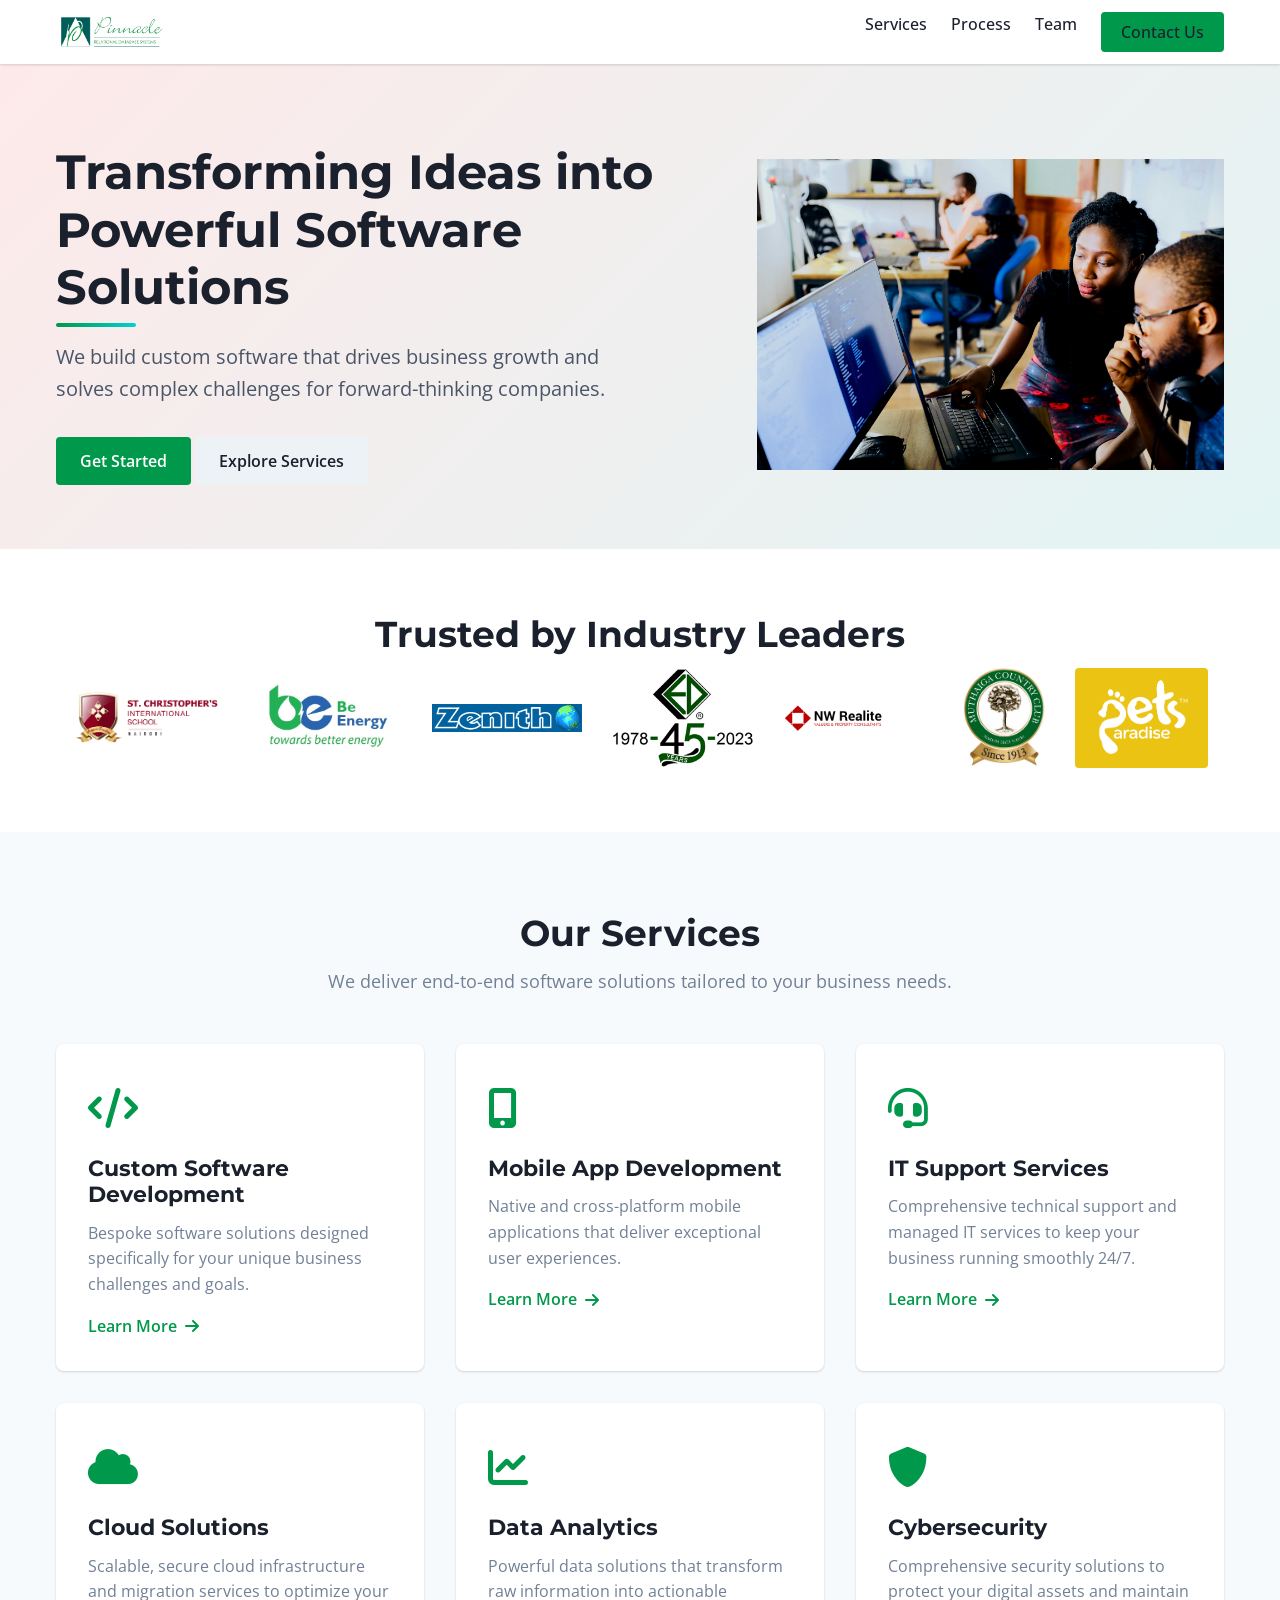
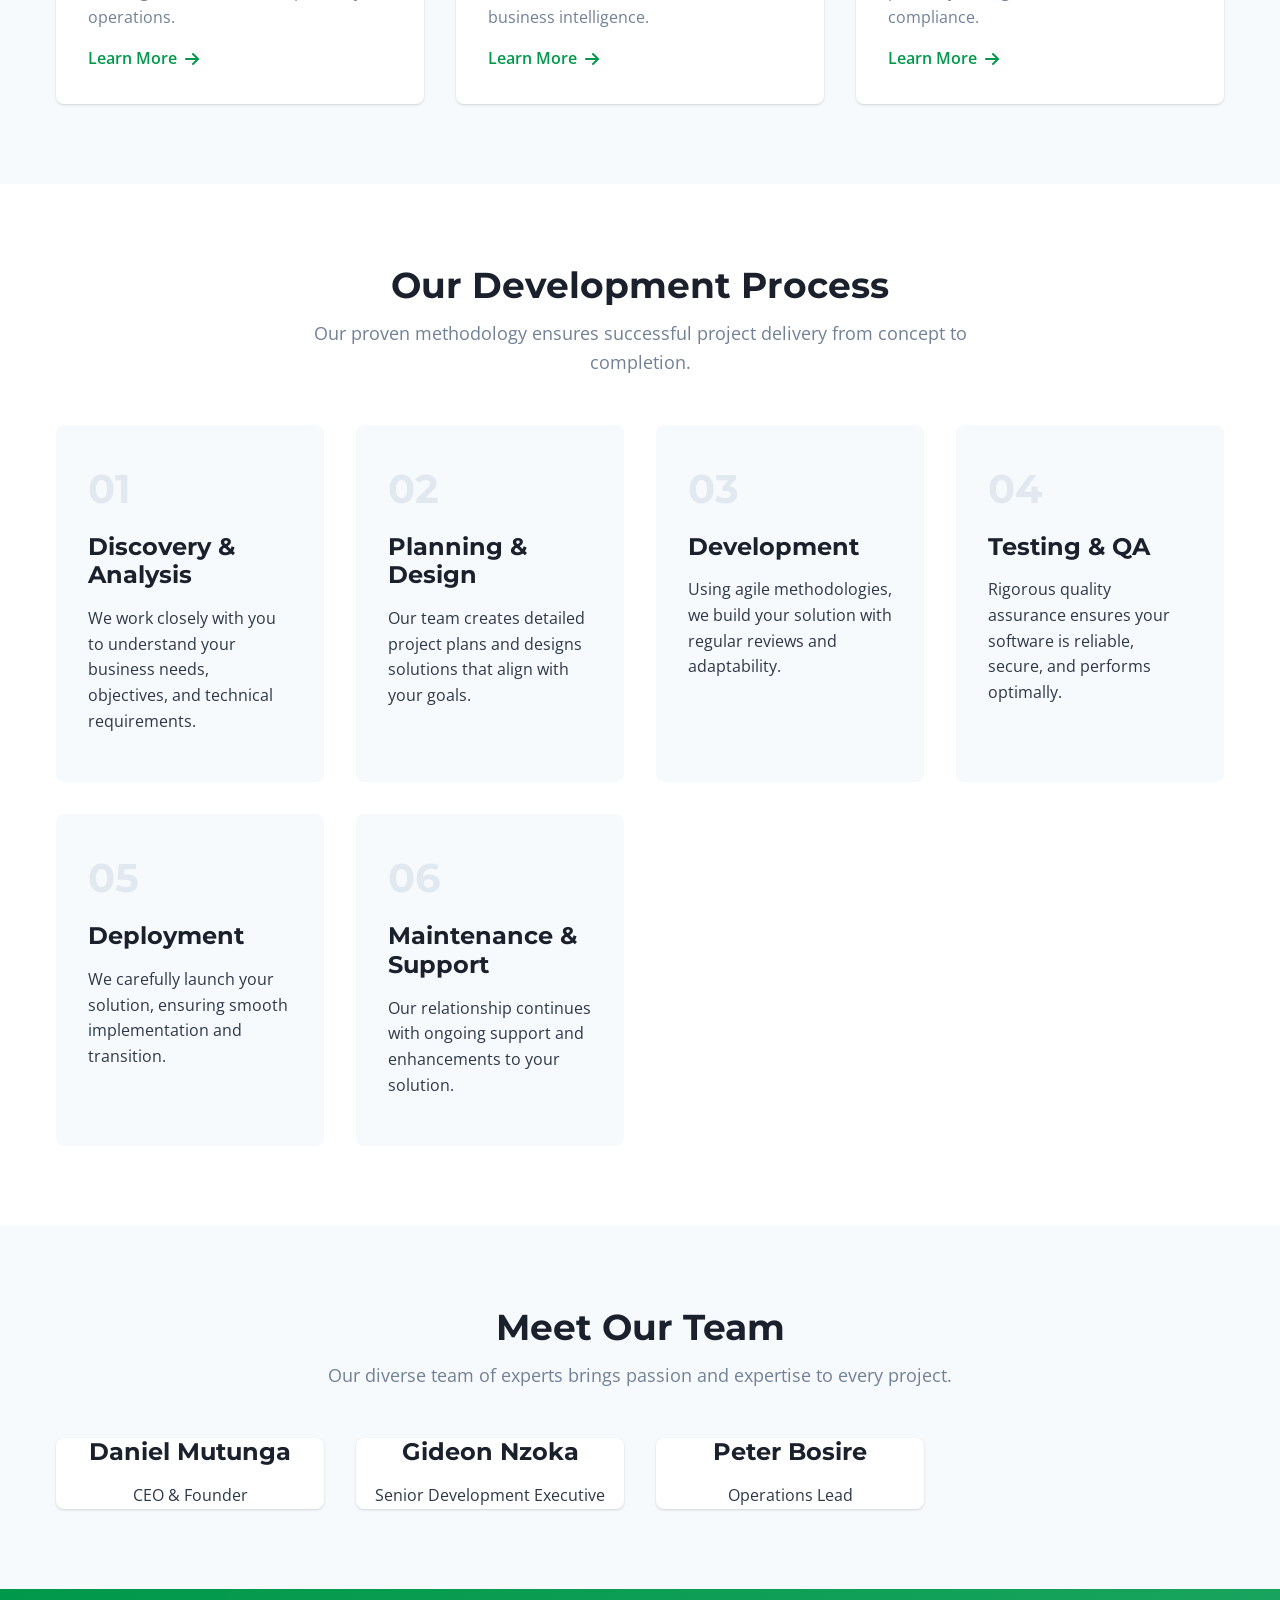
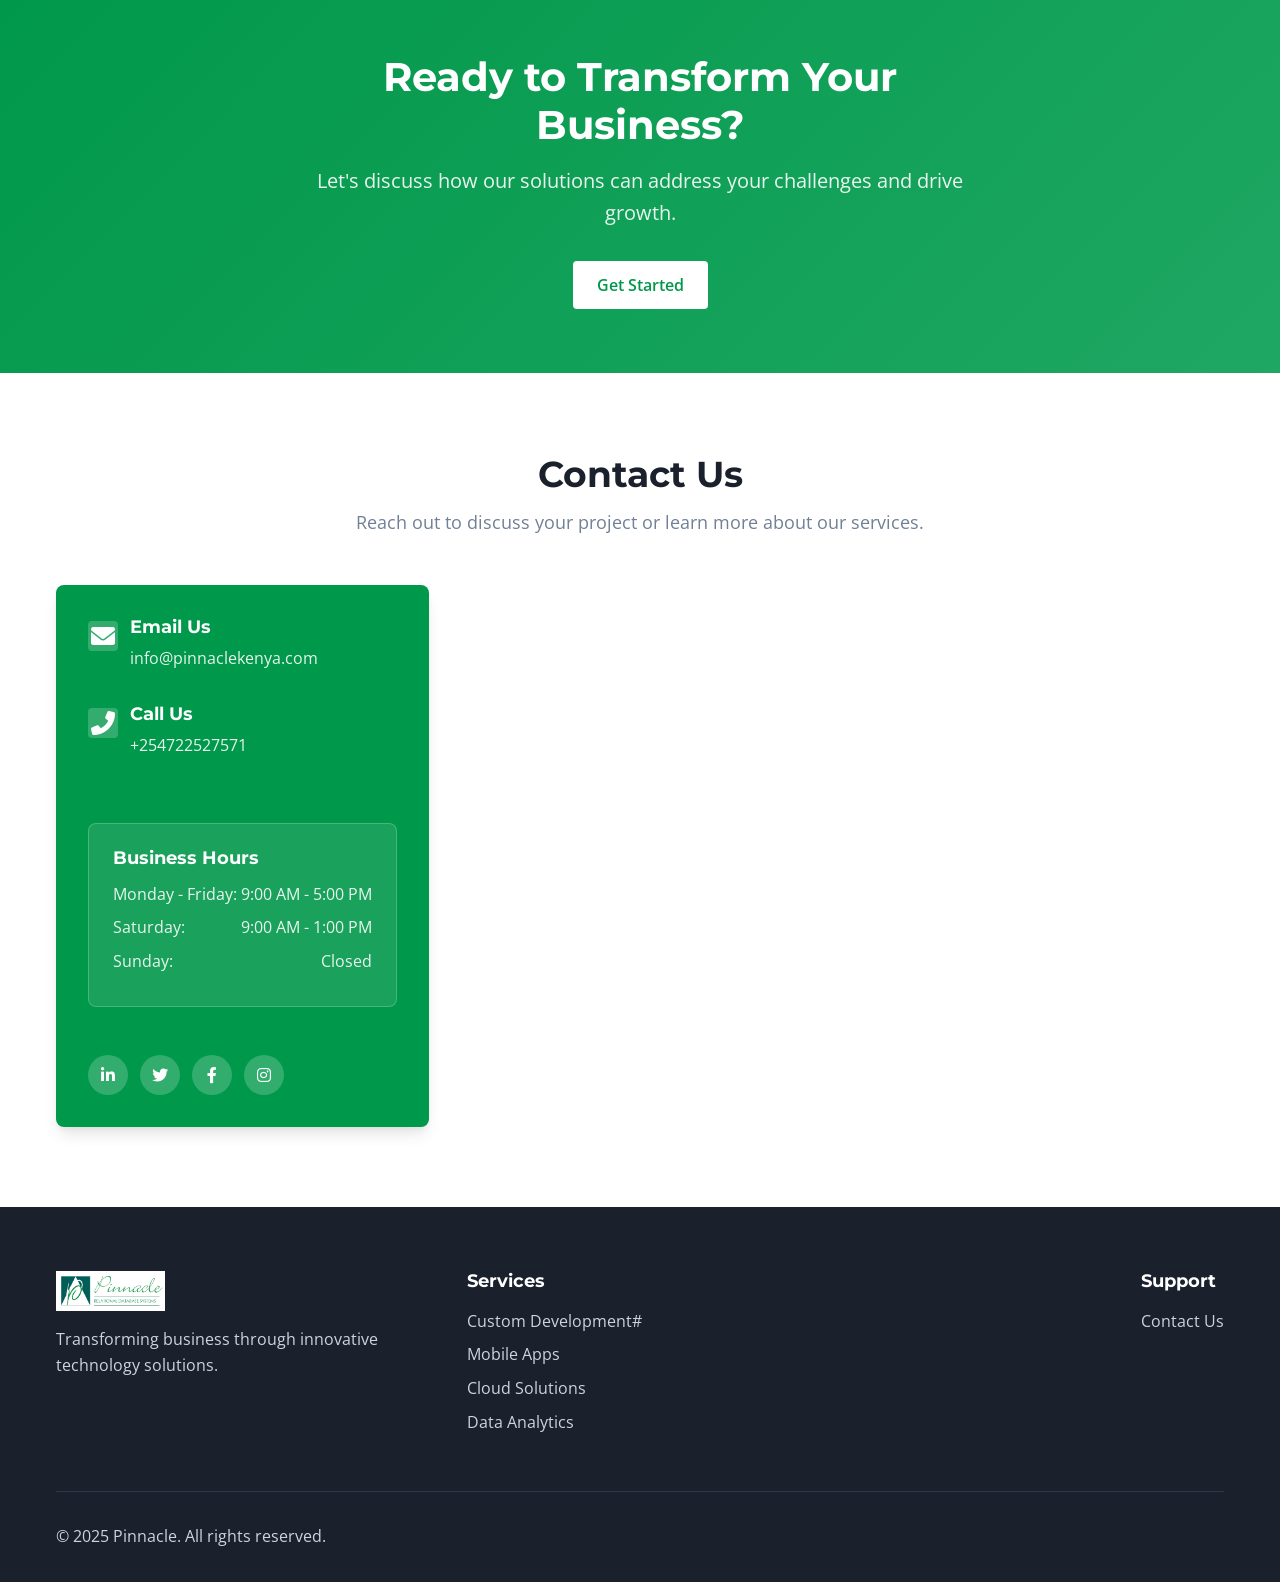
==== index-old.html @ e4545893 "style: trust bar dark background, scroll animations, hover fixes, form field visibility" ====
<!DOCTYPE html>
<html lang="en">
<head>
    <meta charset="UTF-8">
    <meta name="viewport" content="width=device-width, initial-scale=1.0">
    <meta name="description" content="Pinnacle - Cutting-edge software solutions for modern businesses. We deliver custom software development, mobile apps, cloud solutions, and data analytics.">
    <title>Pinnacle | Innovative Tech Solutions</title>
    <link rel="stylesheet" href="css/normalize.css">
    <link rel="stylesheet" href="css/styles.css">
    <link rel="preconnect" href="https://fonts.googleapis.com">
    <link rel="preconnect" href="https://fonts.gstatic.com" crossorigin>
    <link href="https://fonts.googleapis.com/css2?family=Montserrat:wght@400;500;600;700&family=Open+Sans:wght@300;400;600&display=swap" rel="stylesheet">
    <link rel="stylesheet" href="https://cdnjs.cloudflare.com/ajax/libs/font-awesome/6.0.0/css/all.min.css">
    <!-- Favicon -->
    <link rel="icon" type="image/png" sizes="32x32" href="images/favicon-32x32.png">
    <link rel="icon" type="image/png" sizes="16x16" href="images/favicon-16x16.png">
    <!-- Open Graph Tags -->
    <meta property="og:title" content="Pinnacle | Innovative Tech Solutions">
    <meta property="og:description" content="Cutting-edge software solutions for modern businesses. We deliver custom software development, mobile apps, cloud solutions, and data analytics.">
    <meta property="og:image" content="https://pinnacletech.com/images/og-image.jpg">
    <meta property="og:url" content="https://pinnacletech.com">
    <meta property="og:type" content="website">
    <!-- Twitter Card -->
    <meta name="twitter:card" content="summary_large_image">
    <meta name="twitter:title" content="Pinnacle | Innovative Tech Solutions">
    <meta name="twitter:description" content="Cutting-edge software solutions for modern businesses. We deliver custom software development, mobile apps, cloud solutions, and data analytics.">
    <meta name="twitter:image" content="https://pinnacletech.com/images/twitter-card.jpg">
</head>
<body>
    <!-- Header Section -->
    <header class="site-header">
        <div class="container">
            <div class="logo">
                <a href="index.html" aria-label="Pinnacle Home">
                    <img src="images/PinnacleNew.bmp" alt="Pinnacle Logo">
                </a>
            </div>
            <nav class="main-nav" aria-label="Main navigation">
                <button class="menu-toggle" aria-label="Toggle Menu" aria-expanded="false">
                    <span class="hamburger"></span>
                </button>
                <ul class="nav-menu">
                    <li><a href="#services">Services</a></li>
                    <!-- <li><a href="#projects">Projects</a></li> -->
                    <li><a href="#process">Process</a></li>
                    <li><a href="#team">Team</a></li>
                    <!-- <li><a href="#testimonials">Testimonials</a></li> -->
                    <li><a href="#contact" class="btn btn-primary">Contact Us</a></li>
                </ul>
            </nav>
        </div>
    </header>

    <!-- Hero Section -->
    <section class="hero" id="main-content">
        <div class="container">
            <div class="hero-content">
                <h1>Transforming Ideas into Powerful Software Solutions</h1>
                <p>We build custom software that drives business growth and solves complex challenges for forward-thinking companies.</p>
                <div class="hero-cta">
                    <a href="#contact" class="btn btn-primary">Get Started</a>
                    <a href="#services" class="btn btn-secondary">Explore Services</a>
                </div>
            </div>
            <div class="hero-image">
                <img src="images/hero-image.jpg" alt="Pinnacle Solutions Illustration">
            </div>
        </div>
    </section>

    <!-- Clients Section -->
    <section class="clients">
        <div class="container">
            <h2 class="section-title centered">Trusted by Industry Leaders</h2>
            <div class="client-logos">
                <div class="logo-item">
                    <img src="images/st-christophers-international.png" alt="St. Christopher's International School">
                    <div class="logo-overlay">
                        <p>St. Christopher's International School</p>
                    </div>
                </div>
                <div class="logo-item">
                    <img src="images/BE logo.jpg" alt="BE Energy">
                    <div class="logo-overlay">
                        <p>BE Energy</p>
                    </div>
                </div>
                <div class="logo-item">
                    <img src="images/Logo-with-rotating-world.gif" alt="Zenith Tours, Zanzibar">
                    <div class="logo-overlay">
                        <p>Zenith Tours, Zanzibar</p>
                    </div>
                </div>
                <div class="logo-item">
                    <img src="images/ED.png" alt="Engineering Development">
                    <div class="logo-overlay">
                        <p>Engineering Development</p>
                    </div>
                </div>
                <div class="logo-item">
                    <img src="images/NW.png" alt="NW Realite">
                    <div class="logo-overlay">
                        <p>NW Realite</p>
                    </div>
                </div>
                <div class="logo-item">
                    <img src="images/muthaiga logo.jpeg" alt="Muthaiga Country Club">
                    <div class="logo-overlay">
                        <p>Muthaiga Country Club</p>
                    </div>
                </div>
                <div class="logo-item" style="background-color: #ebc313; display: inline-block; padding: 10px;">
                    <img src="images/petsparadiselogowhite-e1672064510946.png" alt="Pets Paradise">
                    <div class="logo-overlay">
                        <p>Pets Paradise</p>
                    </div>
                </div>
            </div>
        </div>
    </section>

    <!-- Services Section -->
    <section id="services" class="services">
        <div class="container">
            <div class="section-header">
                <h2 class="section-title">Our Services</h2>
                <p class="section-description">We deliver end-to-end software solutions tailored to your business needs.</p>
            </div>
            <div class="services-grid">
                <div class="service-card">
                    <div class="service-icon">
                        <i class="fas fa-code" aria-hidden="true"></i>
                    </div>
                    <h3>Custom Software Development</h3>
                    <p>Bespoke software solutions designed specifically for your unique business challenges and goals.</p>
                    <a href="#contact" class="read-more">Learn More <i class="fas fa-arrow-right" aria-hidden="true"></i></a>
                </div>
                <div class="service-card">
                    <div class="service-icon">
                        <i class="fas fa-mobile-alt" aria-hidden="true"></i>
                    </div>
                    <h3>Mobile App Development</h3>
                    <p>Native and cross-platform mobile applications that deliver exceptional user experiences.</p>
                    <a href="#contact" class="read-more">Learn More <i class="fas fa-arrow-right" aria-hidden="true"></i></a>
                </div>
                <div class="service-card">
                    <div class="service-icon">
                        <i class="fas fa-headset" aria-hidden="true"></i>
                    </div>
                    <h3>IT Support Services</h3>
                    <p>Comprehensive technical support and managed IT services to keep your business running smoothly 24/7.</p>
                    <a href="#contact" class="read-more">Learn More <i class="fas fa-arrow-right" aria-hidden="true"></i></a>
                </div>
                <div class="service-card">
                    <div class="service-icon">
                        <i class="fas fa-cloud" aria-hidden="true"></i>
                    </div>
                    <h3>Cloud Solutions</h3>
                    <p>Scalable, secure cloud infrastructure and migration services to optimize your operations.</p>
                    <a href="#contact" class="read-more">Learn More <i class="fas fa-arrow-right" aria-hidden="true"></i></a>
                </div>
                <div class="service-card">
                    <div class="service-icon">
                        <i class="fas fa-chart-line" aria-hidden="true"></i>
                    </div>
                    <h3>Data Analytics</h3>
                    <p>Powerful data solutions that transform raw information into actionable business intelligence.</p>
                    <a href="#contact" class="read-more">Learn More <i class="fas fa-arrow-right" aria-hidden="true"></i></a>
                </div>
                <div class="service-card">
                    <div class="service-icon">
                        <i class="fas fa-shield-alt" aria-hidden="true"></i>
                    </div>
                    <h3>Cybersecurity</h3>
                    <p>Comprehensive security solutions to protect your digital assets and maintain compliance.</p>
                    <a href="#contact" class="read-more">Learn More <i class="fas fa-arrow-right" aria-hidden="true"></i></a>
                </div>
            </div>
        </div>
    </section>

    <!-- Process Section -->
    <section id="process" class="process">
        <div class="container">
            <div class="section-header">
                <h2 class="section-title">Our Development Process</h2>
                <p class="section-description">Our proven methodology ensures successful project delivery from concept to completion.</p>
            </div>
            <div class="process-timeline">
                <div class="process-step">
                    <div class="process-number">01</div>
                    <h3>Discovery & Analysis</h3>
                    <p>We work closely with you to understand your business needs, objectives, and technical requirements.</p>
                </div>
                <div class="process-step">
                    <div class="process-number">02</div>
                    <h3>Planning & Design</h3>
                    <p>Our team creates detailed project plans and designs solutions that align with your goals.</p>
                </div>
                <div class="process-step">
                    <div class="process-number">03</div>
                    <h3>Development</h3>
                    <p>Using agile methodologies, we build your solution with regular reviews and adaptability.</p>
                </div>
                <div class="process-step">
                    <div class="process-number">04</div>
                    <h3>Testing & QA</h3>
                    <p>Rigorous quality assurance ensures your software is reliable, secure, and performs optimally.</p>
                </div>
                <div class="process-step">
                    <div class="process-number">05</div>
                    <h3>Deployment</h3>
                    <p>We carefully launch your solution, ensuring smooth implementation and transition.</p>
                </div>
                <div class="process-step">
                    <div class="process-number">06</div>
                    <h3>Maintenance & Support</h3>
                    <p>Our relationship continues with ongoing support and enhancements to your solution.</p>
                </div>
            </div>
        </div>
    </section>

    <!-- Projects Section -->
    <section id="projects" class="projects">
        <div class="container">
            <div class="section-header">
                <h2 class="section-title">Featured Projects</h2>
                <p class="section-description">Explore our recent work and discover how we help businesses achieve their goals.</p>
            </div>
            <div class="project-filters" role="tablist" aria-label="Project categories">
                <button class="filter-btn active" data-filter="all" role="tab" aria-selected="true">All</button>
                <button class="filter-btn" data-filter="web" role="tab" aria-selected="false">Web</button>
                <button class="filter-btn" data-filter="mobile" role="tab" aria-selected="false">Mobile</button>
                <button class="filter-btn" data-filter="cloud" role="tab" aria-selected="false">Cloud</button>
                <button class="filter-btn" data-filter="ai" role="tab" aria-selected="false">AI/ML</button>
            </div>
            <div class="projects-grid" role="tabpanel">
                <article class="project-card" data-category="web">
                    <div class="project-image">
                        <img src="images/project-1.jpg" alt="E-commerce Platform Dashboard">
                        <div class="project-overlay">
                            <a href="#" class="view-project">View Case Study</a>
                        </div>
                    </div>
                    <div class="project-info">
                        <span class="project-category">Web Development</span>
                        <h3>Enterprise E-commerce Platform</h3>
                        <p>Custom shopping experience with integrated inventory management system.</p>
                    </div>
                </article>
                <article class="project-card" data-category="mobile">
                    <div class="project-image">
                        <img src="images/project-2.jpg" alt="Healthcare Mobile App Interface">
                        <div class="project-overlay">
                            <a href="#" class="view-project">View Case Study</a>
                        </div>
                    </div>
                    <div class="project-info">
                        <span class="project-category">Mobile App</span>
                        <h3>Healthcare Communication Platform</h3>
                        <p>HIPAA-compliant mobile application for patient-provider communication.</p>
                    </div>
                </article>
                <article class="project-card" data-category="cloud">
                    <div class="project-image">
                        <img src="images/project-3.jpg" alt="Cloud Migration Architecture Diagram">
                        <div class="project-overlay">
                            <a href="#" class="view-project">View Case Study</a>
                        </div>
                    </div>
                    <div class="project-info">
                        <span class="project-category">Cloud Solutions</span>
                        <h3>Financial Services Migration</h3>
                        <p>Secure cloud migration for a leading financial services provider.</p>
                    </div>
                </article>
                <article class="project-card" data-category="ai">
                    <div class="project-image">
                        <img src="images/project-4.jpg" alt="AI Analytics Dashboard">
                        <div class="project-overlay">
                            <a href="#" class="view-project">View Case Study</a>
                        </div>
                    </div>
                    <div class="project-info">
                        <span class="project-category">AI/ML</span>
                        <h3>Predictive Analytics Dashboard</h3>
                        <p>Machine learning solution for predictive maintenance in manufacturing.</p>
                    </div>
                </article>
                <article class="project-card" data-category="web mobile">
                    <div class="project-image">
                        <img src="images/project-5.jpg" alt="Fleet Management System Tracking Interface">
                        <div class="project-overlay">
                            <a href="#" class="view-project">View Case Study</a>
                        </div>
                    </div>
                    <div class="project-info">
                        <span class="project-category">Web & Mobile</span>
                        <h3>Fleet Management System</h3>
                        <p>Comprehensive solution for real-time tracking and logistics optimization.</p>
                    </div>
                </article>
                <article class="project-card" data-category="cloud ai">
                    <div class="project-image">
                        <img src="images/project-6.jpg" alt="Data Processing Pipeline Visualization">
                        <div class="project-overlay">
                            <a href="#" class="view-project">View Case Study</a>
                        </div>
                    </div>
                    <div class="project-info">
                        <span class="project-category">Cloud & AI</span>
                        <h3>Intelligent Data Processing</h3>
                        <p>Scalable data pipeline with ML-powered insights for retail analytics.</p>
                    </div>
                </article>
            </div>
            <div class="projects-cta">
                <a href="#contact" class="btn btn-primary">Discuss Your Project</a>
            </div>
        </div>
    </section>

    <!-- Testimonials Section -->
    <section id="testimonials" class="testimonials">
        <div class="container">
            <div class="section-header">
                <h2 class="section-title">Client Testimonials</h2>
                <p class="section-description">Hear what our clients have to say about working with Pinnacle.</p>
            </div>
            <div class="testimonials-slider" aria-roledescription="carousel" aria-label="Client testimonials">
                <div class="testimonial-slide" role="group" aria-roledescription="slide" aria-label="1 of 3">
                    <div class="testimonial-content">
                        <div class="testimonial-quote">
                            <p>"Pinnacle transformed our business with their custom software solution. Their team's expertise and dedication to quality were evident throughout the project, and the results have exceeded our expectations."</p>
                        </div>
                        <div class="testimonial-author">
                            <img src="images/testimonial-1.jpg" alt="Sarah Johnson">
                            <div class="author-info">
                                <h4>Sarah Johnson</h4>
                                <p>CTO, FinTech Innovations</p>
                            </div>
                        </div>
                    </div>
                </div>
                <div class="testimonial-slide" role="group" aria-roledescription="slide" aria-label="2 of 3">
                    <div class="testimonial-content">
                        <div class="testimonial-quote">
                            <p>"Working with Pinnacle on our mobile app development was a game-changer. Their attention to detail, user-centered approach, and technical expertise delivered an app our customers love to use."</p>
                        </div>
                        <div class="testimonial-author">
                            <img src="images/testimonial-2.jpg" alt="Michael Torres">
                            <div class="author-info">
                                <h4>Michael Torres</h4>
                                <p>Product Manager, HealthConnect</p>
                            </div>
                        </div>
                    </div>
                </div>
                <div class="testimonial-slide" role="group" aria-roledescription="slide" aria-label="3 of 3">
                    <div class="testimonial-content">
                        <div class="testimonial-quote">
                            <p>"Pinnacle's cloud migration services helped us modernize our infrastructure with zero downtime. Their security-first approach gave us confidence throughout the process, and we're now enjoying improved performance and reduced costs."</p>
                        </div>
                        <div class="testimonial-author">
                            <img src="images/testimonial-3.jpg" alt="Jennifer Wells">
                            <div class="author-info">
                                <h4>Jennifer Wells</h4>
                                <p>IT Director, Global Logistics</p>
                            </div>
                        </div>
                    </div>
                </div>
            </div>
            <div class="testimonial-indicators" role="tablist" aria-label="Select a testimonial">
                <button class="indicator active" data-slide="0" role="tab" aria-selected="true" aria-label="Testimonial 1"><span class="visually-hidden">Testimonial 1</span></button>
                <button class="indicator" data-slide="1" role="tab" aria-selected="false" aria-label="Testimonial 2"><span class="visually-hidden">Testimonial 2</span></button>
                <button class="indicator" data-slide="2" role="tab" aria-selected="false" aria-label="Testimonial 3"><span class="visually-hidden">Testimonial 3</span></button>
            </div>
        </div>
    </section>

    <!-- Team Section -->
    <section id="team" class="team">
        <div class="container">
            <div class="section-header">
                <h2 class="section-title">Meet Our Team</h2>
                <p class="section-description">Our diverse team of experts brings passion and expertise to every project.</p>
            </div>
            <div class="team-grid">
                <div class="team-member">
                    <div class="member-photo">
                        <!-- <img src="images/team-1.jpg" alt="Daniel Chen, CEO & Founder of Pinnacle"> -->
                        <div class="member-social">
                            <a href="#" aria-label="Daniel Chen's LinkedIn Profile"><i class="fab fa-linkedin-in" aria-hidden="true"></i></a>
                            <a href="#" aria-label="Daniel Chen's Twitter Profile"><i class="fab fa-twitter" aria-hidden="true"></i></a>
                        </div>
                    </div>
                    <h3>Daniel Mutunga</h3>
                    <span class="member-position">CEO & Founder</span>
                </div>
                <div class="team-member">
                    <div class="member-photo">
                        <!-- <img src="images/team-2.jpg" alt="Maria Rodriguez, CTO of Pinnacle"> -->
                        <div class="member-social">
                            <a href="#" aria-label="Maria Rodriguez's LinkedIn Profile"><i class="fab fa-linkedin-in" aria-hidden="true"></i></a>
                            <a href="#" aria-label="Maria Rodriguez's Twitter Profile"><i class="fab fa-twitter" aria-hidden="true"></i></a>
                        </div>
                    </div>
                    <h3>Gideon Nzoka</h3>
                    <span class="member-position">Senior Development Executive</span>
                </div>
                <div class="team-member">
                    <div class="member-photo">
                        <!-- <img src="images/team-3.jpg" alt="James Wilson, Lead Designer of Pinnacle"> -->
                        <div class="member-social">
                            <a href="#" aria-label="James Wilson's LinkedIn Profile"><i class="fab fa-linkedin-in" aria-hidden="true"></i></a>
                            <a href="#" aria-label="James Wilson's Twitter Profile"><i class="fab fa-twitter" aria-hidden="true"></i></a>
                        </div>
                    </div>
                    <h3>Peter Bosire</h3>
                    <span class="member-position">Operations Lead</span>
                </div>
            </div>
        </div>
    </section>

    <!-- CTA Section -->
    <section class="cta">
        <div class="container">
            <div class="cta-content">
                <h2>Ready to Transform Your Business?</h2>
                <p>Let's discuss how our solutions can address your challenges and drive growth.</p>
                <a href="#contact" class="btn btn-light">Get Started</a>
            </div>
        </div>
    </section>

    <!-- Contact Section -->
    <section id="contact" class="contact">
        <div class="container">
            <div class="section-header">
                <h2 class="section-title">Contact Us</h2>
                <p class="section-description">Reach out to discuss your project or learn more about our services.</p>
            </div>
            <div class="contact-container">
                <div class="contact-info">
                    <!-- <div class="info-item">
                        <i class="fas fa-map-marker-alt" aria-hidden="true"></i>
                        <div class="info-item-content">
                            <h3>Our Location</h3>
                            <p>123 Tech Plaza, Suite 500<br>San Francisco, CA 94105</p>
                        </div>
                    </div> -->
                    <div class="info-item">
                        <i class="fas fa-envelope" aria-hidden="true"></i>
                        <div class="info-item-content">
                            <h3>Email Us</h3>
                            <p><a href="mailto:info@pinnaclekenya.com">info@pinnaclekenya.com</a></p>
                        </div>
                    </div>
                    <div class="info-item">
                        <i class="fas fa-phone-alt" aria-hidden="true"></i>
                        <div class="info-item-content">
                            <h3>Call Us</h3>
                            <p><a href="tel:+14155557890">+254722527571</a></p>
                        </div>
                    </div>
                    
                    <div class="contact-details-card">
                        <h4>Business Hours</h4>
                        <ul class="office-hours">
                            <li><span>Monday - Friday:</span> <span>9:00 AM - 5:00 PM</span></li>
                            <li><span>Saturday:</span> <span>9:00 AM - 1:00 PM</span></li>
                            <li><span>Sunday:</span> <span>Closed</span></li>
                        </ul>
                    </div>
                    
                    <div class="social-links">
                        <a href="#" aria-label="LinkedIn"><i class="fab fa-linkedin-in" aria-hidden="true"></i></a>
                        <a href="#" aria-label="Twitter"><i class="fab fa-twitter" aria-hidden="true"></i></a>
                        <a href="#" aria-label="Facebook"><i class="fab fa-facebook-f" aria-hidden="true"></i></a>
                        <a href="#" aria-label="Instagram"><i class="fab fa-instagram" aria-hidden="true"></i></a>
                    </div>
                </div>
                <div class="contact-form">
                    <form id="contactForm" action="#" method="POST" aria-label="Contact form">
                        <div class="form-grid">
                            <div class="form-group">
                                <label for="name">Your Name</label>
                                <input type="text" id="name" name="name" required aria-required="true">
                            </div>
                            <div class="form-group">
                                <label for="email">Your Email</label>
                                <input type="email" id="email" name="email" required aria-required="true">
                            </div>
                            <div class="form-group">
                                <label for="company">Company</label>
                                <input type="text" id="company" name="company">
                            </div>
                            <div class="form-group">
                                <label for="phone">Phone Number</label>
                                <input type="tel" id="phone" name="phone">
                            </div>
                            <div class="form-group full-width">
                                <label for="service">Service Interested In</label>
                                <select id="service" name="service">
                                    <option value="">Select a service</option>
                                    <option value="custom-development">Custom Software Development</option>
                                    <option value="mobile-app">Mobile App Development</option>
                                    <option value="it-support">IT Support Services</option>
                                    <option value="cloud-solutions">Cloud Solutions</option>
                                    <option value="data-analytics">Data Analytics</option>
                                    <option value="cybersecurity">Cybersecurity</option>
                                    <!-- <option value="devops">DevOps & CI/CD</option> -->
                                </select>
                            </div>
                            <div class="form-group full-width">
                                <label for="message">Your Message</label>
                                <textarea id="message" name="message" rows="5" required aria-required="true"></textarea>
                            </div>
                        </div>
                        <div class="form-footer">
                            <p class="privacy-note">Your information is protected by our <a href="privacy.html">Privacy Policy</a></p>
                            <button type="submit" class="btn btn-primary">
                                <span class="btn-text">Send Message</span>
                                <span class="loader" aria-hidden="true"></span>
                            </button>
                        </div>
                    </form>
                </div>
            </div>
        </div>
    </section>

    <!-- Footer -->
    <footer class="site-footer">
        <div class="container">
            <div class="footer-content">
                <div class="footer-logo">
                    <img src="images/PinnacleNew.bmp" alt="Pinnacle Logo">
                    <p>Transforming business through innovative technology solutions.</p>
                </div>
                <div class="footer-links">
                    <!-- <div class="footer-column">
                        <h3>Company</h3>
                        <ul>
                            <li><a href="about.html">About Us</a></li>
                            <li><a href="team.html">Our Team</a></li>
                            <li><a href="careers.html">Careers</a></li>
                            <li><a href="blog.html">Blog</a></li>
                        </ul>
                    </div> -->
                    <div class="footer-column">
                        <h3>Services</h3>
                        <ul>
                            <li><a href="#services">Custom Development</a>#</li>
                            <li><a href="#services">Mobile Apps</a></li>
                            <li><a href="#services">Cloud Solutions</a></li>
                            <li><a href="#services">Data Analytics</a></li>
                        </ul>
                    </div>
                    <div class="footer-column">
                        <h3>Support</h3>
                        <ul>
                            <li><a href="#contact">Contact Us</a></li>
                            <!-- <li><a href="faq.html">FAQ</a></li> -->
                            <!-- <li><a href="support.html">Support Center</a></li> -->
                            <!-- <li><a href="privacy.html">Privacy Policy</a></li> -->
                        </ul>
                    </div>
                </div>
            </div>
            <div class="footer-bottom">
                <p>&copy; 2025 Pinnacle. All rights reserved.</p>
                <!-- <div class="footer-social">
                    <a href="#" aria-label="LinkedIn"><i class="fab fa-linkedin-in" aria-hidden="true"></i></a>
                    <a href="#" aria-label="Twitter"><i class="fab fa-twitter" aria-hidden="true"></i></a>
                    <a href="#" aria-label="Facebook"><i class="fab fa-facebook-f" aria-hidden="true"></i></a>
                    <a href="#" aria-label="Instagram"><i class="fab fa-instagram" aria-hidden="true"></i></a>
                </div> -->
            </div>
        </div>
    </footer>

    <script src="js/main.js"></script>
</body>
</html>
---- css/styles.css ----
/* 
* Pinnacle Tech - Main Stylesheet
* A responsive and modern design for a tech company website
* Updated: May 7, 2025
*/

/* ==============================
    Base Styles
============================== */
:root {
    /* Color palette */
    --primary-color: #00984A; /* Green color from Pinnacle logo */
    --primary-dark: #007A3D; /* Darker shade of the green */
    --primary-light: #33B173; /* Lighter shade of the green */
    --secondary-color: #2d3748;
    --secondary-dark: #1a202c;
    --secondary-light: #4a5568;
    --accent-color: #00d2d3;
    --accent-secondary: #ff6b6b;
    --gray-100: #f7fafc;
    --gray-200: #edf2f7;
    --gray-300: #e2e8f0;
    --gray-400: #cbd5e0;
    --gray-500: #a0aec0;
    --gray-600: #718096;
    --gray-700: #4a5568;
    --gray-800: #2d3748;
    --gray-900: #1a202c;
    --white: #ffffff;
    --black: #000000;
    --success: #48bb78;
    --warning: #ed8936;
    --danger: #e53e3e;
    
    /* Typography */
    --heading-font: 'Montserrat', sans-serif;
    --body-font: 'Open Sans', sans-serif;
    
    /* Spacing */
    --space-1: 0.25rem;
    --space-2: 0.5rem;
    --space-3: 0.75rem;
    --space-4: 1rem;
    --space-5: 1.5rem;
    --space-6: 2rem;
    --space-8: 3rem;
    --space-10: 4rem;
    --space-12: 5rem;
    
    /* Shadows */
    --shadow-sm: 0 1px 2px 0 rgba(0, 0, 0, 0.05);
    --shadow: 0 1px 3px 0 rgba(0, 0, 0, 0.1), 0 1px 2px 0 rgba(0, 0, 0, 0.06);
    --shadow-md: 0 4px 6px -1px rgba(0, 0, 0, 0.1), 0 2px 4px -1px rgba(0, 0, 0, 0.06);
    --shadow-lg: 0 10px 15px -3px rgba(0, 0, 0, 0.1), 0 4px 6px -2px rgba(0, 0, 0, 0.05);
    --shadow-xl: 0 20px 25px -5px rgba(0, 0, 0, 0.1), 0 10px 10px -5px rgba(0, 0, 0, 0.04);
    
    /* Border Radius */
    --border-radius-sm: 0.125rem;
    --border-radius: 0.25rem;
    --border-radius-md: 0.375rem;
    --border-radius-lg: 0.5rem;
    --border-radius-xl: 0.75rem;
    --border-radius-2xl: 1rem;
    --border-radius-full: 9999px;
    
    /* Transitions */
    --transition-fast: 150ms;
    --transition-normal: 300ms;
    --transition-slow: 500ms;
    
    /* Animation Timing */
    --cubic-bounce: cubic-bezier(0.34, 1.56, 0.64, 1);
    --cubic-smooth: cubic-bezier(0.65, 0, 0.35, 1);
}

/* Animation Keyframes */
@keyframes fadeIn {
    from { opacity: 0; }
    to { opacity: 1; }
}

@keyframes slideUp {
    from { transform: translateY(30px); opacity: 0; }
    to { transform: translateY(0); opacity: 1; }
}

@keyframes slideInLeft {
    from { transform: translateX(-50px); opacity: 0; }
    to { transform: translateX(0); opacity: 1; }
}

@keyframes slideInRight {
    from { transform: translateX(50px); opacity: 0; }
    to { transform: translateX(0); opacity: 1; }
}

@keyframes scaleUp {
    from { transform: scale(0.8); opacity: 0; }
    to { transform: scale(1); opacity: 1; }
}

@keyframes pulse {
    0% { transform: scale(1); }
    50% { transform: scale(1.05); }
    100% { transform: scale(1); }
}

@keyframes float {
    0% { transform: translateY(0px); }
    50% { transform: translateY(-10px); }
    100% { transform: translateY(0px); }
}

@keyframes gradientBackground {
    0% { background-position: 0% 50%; }
    50% { background-position: 100% 50%; }
    100% { background-position: 0% 50%; }
}

*, *::before, *::after {
    box-sizing: border-box;
}

html {
    font-size: 16px;
    scroll-behavior: smooth;
}

body {
    font-family: var(--body-font);
    font-size: 1rem;
    line-height: 1.6;
    color: var(--gray-800);
    background-color: var(--white);
    -webkit-font-smoothing: antialiased;
    -moz-osx-font-smoothing: grayscale;
    transition: background-color var(--transition-normal) ease, color var(--transition-normal) ease;
}

h1, h2, h3, h4, h5, h6 {
    font-family: var(--heading-font);
    font-weight: 700;
    line-height: 1.2;
    margin-top: 0;
    margin-bottom: var(--space-4);
    color: var(--secondary-dark);
}

h1 {
    font-size: 2.5rem;
}

h2 {
    font-size: 2rem;
}

h3 {
    font-size: 1.5rem;
}

h4 {
    font-size: 1.25rem;
}

h5 {
    font-size: 1.125rem;
}

h6 {
    font-size: 1rem;
}

p {
    margin-top: 0;
    margin-bottom: var(--space-4);
}

a {
    color: var(--primary-color);
    text-decoration: none;
    transition: color var(--transition-fast) ease;
}

a:hover {
    color: var(--primary-dark);
}

ul, ol {
    padding-left: var(--space-5);
    margin-top: 0;
    margin-bottom: var(--space-4);
}

img {
    max-width: 100%;
    height: auto;
    vertical-align: middle;
}

button, input, optgroup, select, textarea {
    font-family: var(--body-font);
    font-size: 1rem;
    line-height: 1.6;
}

/* ==============================
    Utility Classes
============================== */
.container {
    width: 100%;
    padding-right: var(--space-4);
    padding-left: var(--space-4);
    margin-right: auto;
    margin-left: auto;
    max-width: 1200px;
}

.btn {
    display: inline-block;
    font-weight: 600;
    text-align: center;
    white-space: nowrap;
    vertical-align: middle;
    user-select: none;
    padding: 0.75rem 1.5rem;
    font-size: 1rem;
    line-height: 1.5;
    border-radius: var(--border-radius);
    transition: all var(--transition-normal) ease;
    cursor: pointer;
    border: none;
}

.btn-primary {
    background-color: var(--primary-color);
    color: var(--white);
}

.btn-primary:hover {
    background-color: var(--primary-dark);
    color: var(--white);
    transform: translateY(-2px);
    box-shadow: var(--shadow-md);
}

.btn-secondary {
    background-color: var(--gray-200);
    color: var(--secondary-dark);
}

.btn-secondary:hover {
    background-color: var(--gray-300);
    color: var(--secondary-dark);
    transform: translateY(-2px);
    box-shadow: var(--shadow-md);
}

.btn-light {
    background-color: var(--white);
    color: var(--primary-color);
}

.btn-light:hover {
    background-color: var(--gray-100);
    transform: translateY(-2px);
    box-shadow: var(--shadow-md);
}

.section-header {
    text-align: center;
    margin-bottom: var(--space-8);
}

.section-title {
    margin-bottom: var(--space-3);
    font-size: 2.25rem;
    position: relative;
}

.section-title.centered {
    text-align: center;
}

.section-description {
    font-size: 1.125rem;
    color: var(--gray-600);
    max-width: 700px;
    margin-left: auto;
    margin-right: auto;
}

.text-center {
    text-align: center;
}

.text-right {
    text-align: right;
}

/* Animation Utility Classes */
.animate-fade-in {
    animation: fadeIn var(--transition-normal) var(--cubic-smooth) forwards;
}

.animate-slide-up {
    opacity: 0;
    animation: slideUp var(--transition-normal) var(--cubic-smooth) forwards;
}

.animate-slide-left {
    opacity: 0;
    animation: slideInLeft var(--transition-normal) var(--cubic-smooth) forwards;
}

.animate-slide-right {
    opacity: 0;
    animation: slideInRight var(--transition-normal) var(--cubic-smooth) forwards;
}

.animate-scale-up {
    opacity: 0;
    animation: scaleUp var(--transition-normal) var(--cubic-bounce) forwards;
}

.animate-delay-100 { animation-delay: 100ms; }
.animate-delay-200 { animation-delay: 200ms; }
.animate-delay-300 { animation-delay: 300ms; }
.animate-delay-400 { animation-delay: 400ms; }
.animate-delay-500 { animation-delay: 500ms; }
.animate-delay-600 { animation-delay: 600ms; }
.animate-delay-700 { animation-delay: 700ms; }
.animate-delay-800 { animation-delay: 800ms; }

/* ==============================
    Header and Navigation
============================== */
.site-header {
    position: fixed;
    top: 0;
    left: 0;
    width: 100%;
    background-color: rgba(255, 255, 255, 0.98);
    box-shadow: var(--shadow);
    z-index: 1000;
    padding: var(--space-3) 0;
    transition: all var(--transition-normal) ease;
}

.site-header .container {
    display: flex;
    justify-content: space-between;
    align-items: center;
}

.logo {
    display: flex;
    align-items: center;
}

.logo img {
    height: 40px;
}

.main-nav {
    display: flex;
    align-items: center;
}

.nav-menu {
    display: flex;
    list-style: none;
    margin: 0;
    padding: 0;
}

.nav-menu li {
    margin-left: var(--space-5);
}

.nav-menu a {
    color: var(--secondary-dark);
    font-weight: 500;
    font-size: 1rem;
    transition: color var(--transition-fast) ease;
    position: relative;
}

.nav-menu a:hover {
    color: var(--primary-color);
}

.nav-menu a::after {
    content: '';
    position: absolute;
    width: 0;
    height: 2px;
    bottom: -5px;
    left: 0;
    background-color: var(--primary-color);
    transition: width var(--transition-normal) var(--cubic-bounce);
}

.nav-menu a:hover::after {
    width: 100%;
}

.nav-menu .btn {
    padding: 0.5rem 1.25rem;
}

.nav-menu .btn::after {
    display: none;
}

.menu-toggle {
    display: none;
    background: transparent;
    border: none;
    width: 30px;
    height: 30px;
    position: relative;
    cursor: pointer;
    padding: 0;
}

.hamburger, 
.hamburger::before, 
.hamburger::after {
    display: block;
    width: 100%;
    height: 2px;
    background-color: var(--secondary-dark);
    transition: all var(--transition-normal) ease;
}

.hamburger {
    position: relative;
}

.hamburger::before, 
.hamburger::after {
    content: '';
    position: absolute;
    left: 0;
}

.hamburger::before {
    top: -8px;
}

.hamburger::after {
    bottom: -8px;
}

/* ==============================
    Hero Section
============================== */
.hero {
    padding: calc(80px + var(--space-10)) 0 var(--space-10);
    background: linear-gradient(-45deg, var(--primary-light), var(--primary-color), var(--accent-color), var(--accent-secondary));
    background-size: 400% 400%;
    animation: gradientBackground 15s ease infinite;
    position: relative;
    overflow: hidden;
}

.hero::after {
    content: '';
    position: absolute;
    top: 0;
    left: 0;
    width: 100%;
    height: 100%;
    background-color: rgba(255, 255, 255, 0.85);
    z-index: 1;
}

.hero .container {
    position: relative;
    z-index: 2;
    display: flex;
    align-items: center;
    justify-content: space-between;
    flex-wrap: wrap;
}

.hero-content {
    width: 55%;
}

.hero-image {
    width: 40%;
    animation: float 6s ease-in-out infinite;
}

.hero h1 {
    font-size: 3rem;
    margin-bottom: var(--space-5);
    color: var(--secondary-dark);
    position: relative;
    display: inline-block;
}

.hero h1::after {
    content: '';
    position: absolute;
    bottom: -10px;
    left: 0;
    width: 80px;
    height: 4px;
    background: linear-gradient(to right, var(--primary-color), var(--accent-color));
    border-radius: var(--border-radius-full);
}

.hero p {
    font-size: 1.25rem;
    color: var(--gray-700);
    margin-bottom: var(--space-6);
    max-width: 600px;
}

/* ==============================
    Clients Section
============================== */
.clients {
    padding: var(--space-10) 0;
    background-color: var(--white);
}

.client-logos {
    display: flex;
    flex-wrap: wrap;
    justify-content: center;
    align-items: center;
    gap: 30px;
}

.logo-item {
    position: relative;
    overflow: hidden;
    border-radius: 4px;
    transition: transform 0.3s ease;
    max-width: 150px;
    height: 100px;
    display: flex;
    align-items: center;
    justify-content: center;
}

.logo-item img {
    display: block;
    max-width: 100%;
    max-height: 100%;
    object-fit: contain;
    transition: transform 0.3s ease;
}

.logo-overlay {
    position: absolute;
    top: 0;
    left: 0;
    width: 100%;
    height: 100%;
    background-color: rgba(0, 0, 0, 0.75);
    color: white;
    display: flex;
    align-items: center;
    justify-content: center;
    opacity: 0;
    transition: opacity 0.3s ease;
}

.logo-overlay p {
    text-align: center;
    padding: 0 10px;
    font-weight: 500;
    margin: 0;
    font-size: 14px;
}

.logo-item:hover .logo-overlay {
    opacity: 1;
}

.logo-item:hover {
    transform: scale(1.05);
    box-shadow: 0 5px 15px rgba(0, 0, 0, 0.1);
    z-index: 1;
}

/* ==============================
    Services Section
============================== */
.services {
    padding: var(--space-12) 0;
    background-color: var(--gray-100);
}

.services-grid {
    display: grid;
    grid-template-columns: repeat(auto-fill, minmax(300px, 1fr));
    gap: var(--space-6);
}

.service-card {
    background-color: var(--white);
    border-radius: var(--border-radius-lg);
    padding: var(--space-6);
    box-shadow: var(--shadow);
    transition: all var(--transition-normal) ease;
}

.service-card:hover {
    transform: translateY(-5px) scale(1.03);
    box-shadow: var(--shadow-lg);
}

.service-icon {
    font-size: 2.5rem;
    color: var(--primary-color);
    margin-bottom: var(--space-4);
    transition: transform var(--transition-normal) var(--cubic-bounce);
}

.service-card:hover .service-icon {
    transform: scale(1.2);
    color: var(--accent-color);
}

.service-card h3 {
    margin-bottom: var(--space-3);
    font-size: 1.375rem;
}

.service-card p {
    color: var(--gray-600);
    margin-bottom: var(--space-4);
}

.read-more {
    display: inline-flex;
    align-items: center;
    font-weight: 600;
    color: var(--primary-color);
}

.read-more i {
    margin-left: var(--space-2);
    transition: transform var(--transition-fast) ease;
}

.read-more:hover i {
    transform: translateX(5px);
}

/* ==============================
    Process Section
============================== */
.process {
    padding: var(--space-12) 0;
    background-color: var(--white);
}

.process-timeline {
    display: grid;
    grid-template-columns: repeat(auto-fill, minmax(250px, 1fr));
    gap: var(--space-6);
    margin-top: var(--space-8);
}

.process-step {
    position: relative;
    padding: var(--space-6);
    background-color: var(--gray-100);
    border-radius: var(--border-radius-lg);
    transition: all var(--transition-normal) ease;
}

.process-step:hover {
    background-color: var(--primary-color);
    transform: translateY(-5px) scale(1.03);
    box-shadow: var(--shadow-lg);
}

.process-step:hover h3,
.process-step:hover p {
    color: var(--white);
}

.process-number {
    font-size: 2.5rem;
    font-weight: 700;
    color: var(--gray-300);
    margin-bottom: var(--space-3);
    font-family: var(--heading-font);
    transition: color var(--transition-normal) ease;
}

.process-step:hover .process-number {
    color: rgba(255, 255, 255, 0.3);
}

process-step h3 {
    transition: color var(--transition-normal) ease;
}

process-step p {
    color: var(--gray-600);
    margin-bottom: 0;
    transition: color var(--transition-normal) ease;
}

/* ==============================
    Projects Section
============================== */
#projects {
    display: none; /* Hides the projects section completely */
}

/* ==============================
    Testimonials Section
============================== */
#testimonials {
    display: none; /* Hides the testimonials section completely */
}

/* ==============================
    Team Section
============================== */
.team {
    padding: var(--space-12) 0;
    background-color: var(--gray-100);
}

body.dark-mode .team {
    background-color: var(--dark-surface);
}

.team-grid {
    display: grid;
    grid-template-columns: repeat(auto-fill, minmax(250px, 1fr));
    gap: var(--space-6);
    justify-items: center; /* Centers the grid items horizontally */
    margin: 0 auto; /* Centers the grid container */
}

.team-member {
    background-color: var(--white);
    border-radius: var(--border-radius-lg);
    overflow: hidden;
    box-shadow: var(--shadow);
    text-align: center;
    transition: all var(--transition-normal) ease;
    max-width: 300px; /* Limits the width of team member cards */
    width: 100%; /* Ensures full width up to max-width */
}

body.dark-mode .team-member {
    background-color: var(--dark-surface-lighter);
    box-shadow: var(--dark-shadow);
}

.team-member:hover {
    transform: translateY(-5px) scale(1.02);
    box-shadow: var(--shadow-lg);
}

body.dark-mode .team-member:hover {
    box-shadow: var(--dark-shadow-lg);
}

.member-photo {
    position: relative;
    overflow: hidden;
}

.member-photo img {
    width: 100%;
    height: 300px;
    object-fit: cover;
    transition: transform var(--transition-normal) ease;
}

.team-member:hover .member-photo img {
    transform: scale(1.05);
}

.member-social {
    position: absolute;
    bottom: 0;
    left: 0;
    width: 100%;
    padding: var(--space-3);
    background: linear-gradient(to top, rgba(0, 0, 0, 0.8), rgba(0, 0, 0, 0));
    display: flex;
    justify-content: center;
    gap: var(--space-3);
    transform: translateY(100%);
    transition: transform var(--transition-normal) ease;
}

.team-member:hover .member-social {
    transform: translateY(0);
}

.member-social a {
    width: 36px;
    height: 36px;
    display: flex;
    align-items: center;
    justify-content: center;
    background-color: var(--white);
    color: var(--primary-color);
    border-radius: 50%;
    transition: all var(--transition-fast) ease;
}

body.dark-mode .member-social a {
    background-color: var(--dark-surface-lighter);
}

member-social a:hover {
    background-color: var(--primary-color);
    color: var(--white);
}

team-member h3 {
    margin-top: var(--space-4);
    margin-bottom: var(--space-2);
    font-size: 1.25rem;
}

body.dark-mode .team-member h3 {
    color: var(--dark-text-primary);
}

member-position {
    display: block;
    color: var(--gray-600);
    font-size: 0.875rem;
    margin-bottom: var(--space-4);
}

body.dark-mode .member-position {
    color: var(--dark-text-secondary);
}

/* ==============================
    CTA Section
============================== */
.cta {
    padding: var(--space-10) 0;
    background-color: var(--primary-color);
    text-align: center;
    position: relative;
    overflow: hidden;
}

.cta::before {
    content: '';
    position: absolute;
    top: 0;
    left: 0;
    width: 100%;
    height: 100%;
    background: linear-gradient(135deg, rgba(0, 152, 74, 0.8) 0%, rgba(51, 177, 115, 0.6) 100%);
}

body.dark-mode .cta::before {
    background: linear-gradient(135deg, rgba(0, 152, 74, 0.9) 0%, rgba(51, 177, 115, 0.7) 100%);
}

.cta-content {
    position: relative;
    z-index: 1;
    max-width: 700px;
    margin: 0 auto;
}

.cta h2 {
    color: var(--white);
    font-size: 2.5rem;
    margin-bottom: var(--space-4);
}

.cta p {
    color: rgba(255, 255, 255, 0.9);
    font-size: 1.25rem;
    margin-bottom: var(--space-6);
}

/* ==============================
    Contact Section
============================== */
.contact {
    padding: var(--space-12) 0;
    background-color: var(--white);
    position: relative;
    overflow: hidden;
}

.contact::before {
    content: '';
    position: absolute;
    top: 0;
    left: 0;
    width: 100%;
    height: 100%;
    background-image: url('../images/contact-bg-pattern.svg');
    background-repeat: repeat;
    background-size: 300px;
    opacity: 0.05;
    z-index: 0;
}

.contact .container {
    position: relative;
    z-index: 1;
}

.contact-container {
    display: grid;
    grid-template-columns: 1fr 2fr;
    gap: var(--space-8);
    margin-top: var(--space-8);
}

.contact-info {
    display: flex;
    flex-direction: column;
    gap: var(--space-6);
    background-color: var(--primary-color);
    padding: var(--space-6);
    border-radius: var(--border-radius-lg);
    color: var(--white);
    box-shadow: var(--shadow-lg);
    height: fit-content;
}

.info-item {
    display: flex;
    align-items: flex-start;
    gap: var(--space-3);
    transition: transform var(--transition-normal) ease;
}

.info-item:hover {
    transform: translateX(5px);
}

.info-item i {
    font-size: 1.5rem;
    color: var(--white);
    margin-top: var(--space-1);
    flex-shrink: 0;
    width: 30px;
    height: 30px;
    display: flex;
    align-items: center;
    justify-content: center;
    background-color: rgba(255, 255, 255, 0.2);
    border-radius: var(--border-radius);
}

.info-item-content {
    flex: 1;
}

.info-item h3 {
    font-size: 1.125rem;
    margin-bottom: var(--space-2);
    color: var(--white);
}

.info-item p, 
.info-item a {
    color: rgba(255, 255, 255, 0.9);
    margin: 0;
    transition: color var(--transition-fast) ease;
    text-decoration: none;
}

.info-item a:hover {
    color: var(--white);
    text-decoration: underline;
}

.social-links {
    display: flex;
    gap: var(--space-3);
    margin-top: var(--space-4);
}

.social-links a {
    width: 40px;
    height: 40px;
    display: flex;
    align-items: center;
    justify-content: center;
    background-color: rgba(255, 255, 255, 0.2);
    color: var(--white);
    border-radius: 50%;
    transition: all var(--transition-fast) ease;
}

.social-links a:hover {
    background-color: var(--white);
    color: var(--primary-color);
    transform: translateY(-3px);
}

.contact-form {
    background-color: var(--white);
    padding: var(--space-8);
    border-radius: var(--border-radius-lg);
    box-shadow: var(--shadow-md);
    transition: transform var(--transition-normal) ease, box-shadow var(--transition-normal) ease;
}

.contact-form:hover {
    transform: translateY(-5px);
    box-shadow: var(--shadow-lg);
}

.form-group {
    margin-bottom: var(--space-5);
    position: relative;
}

.form-group label {
    display: block;
    font-weight: 600;
    margin-bottom: var(--space-2);
    color: var(--secondary-dark);
    font-size: 0.95rem;
}

.form-group input,
.form-group select,
.form-group textarea {
    width: 100%;
    padding: var(--space-4);
    border: 1px solid var(--gray-300);
    border-radius: var(--border-radius);
    background-color: var(--white);
    font-family: var(--body-font);
    font-size: 1rem;
    transition: border-color var(--transition-fast) ease, box-shadow var(--transition-fast) ease;
}

.form-group input:focus,
.form-group select:focus,
.form-group textarea:focus {
    border-color: var(--primary-color);
    outline: none;
    box-shadow: 0 0 0 3px rgba(0, 152, 74, 0.2);
}

.form-grid {
    display: grid;
    grid-template-columns: 1fr 1fr;
    gap: var(--space-4);
}

.full-width {
    grid-column: 1 / -1;
}

.form-footer {
    display: flex;
    align-items: center;
    justify-content: space-between;
    margin-top: var(--space-6);
}

.privacy-note {
    font-size: 0.875rem;
    color: var(--gray-600);
}

.privacy-note a {
    color: var(--primary-color);
    text-decoration: none;
}

.privacy-note a:hover {
    text-decoration: underline;
}

.contact-form {
    display: none;
    flex-direction: column;
    gap: var(--space-4);
}


.contact-form .btn {
    padding: 0.9rem 2rem;
    font-weight: 600;
    position: relative;
    overflow: hidden;
}

.contact-form .btn::before {
    content: '';
    position: absolute;
    top: 0;
    left: -100%;
    width: 100%;
    height: 100%;
    background: linear-gradient(
        90deg,
        transparent,
        rgba(255, 255, 255, 0.2),
        transparent
    );
    transition: left 0.7s ease;
}

.contact-form .btn:hover::before {
    left: 100%;
}

/* Form validation styling */
.error-message {
    color: var(--danger);
    font-size: 0.875rem;
    margin-top: 0.25rem;
    display: flex;
    align-items: center;
    gap: var(--space-1);
}

.error-message::before {
    content: '⚠️';
    font-size: 0.875rem;
}

input.error, 
textarea.error, 
select.error {
    border-color: var(--danger);
    background-color: rgba(229, 62, 62, 0.05);
}

.success-message {
    text-align: center;
    padding: var(--space-6);
}

.success-message i {
    font-size: 4rem;
    color: var(--success);
    margin-bottom: var(--space-4);
}

.success-message h3 {
    margin-bottom: var(--space-3);
}

.success-message p {
    color: var(--gray-600);
}

/* Contact Form loader */
.loader {
    display: none;
    width: 20px;
    height: 20px;
    border: 3px solid rgba(0, 152, 74, 0.3);
    border-radius: 50%;
    border-top-color: var(--primary-color);
    animation: spin 1s ease-in-out infinite;
    margin-left: var(--space-3);
}

@keyframes spin {
    to { transform: rotate(360deg); }
}

.submitting .loader {
    display: inline-block;
}

.submitting .btn-text {
    display: none;
}

.contact-details-card {
    margin-top: var(--space-6);
    background-color: rgba(255, 255, 255, 0.1);
    border-radius: var(--border-radius-lg);
    padding: var(--space-5);
    border: 1px solid rgba(255, 255, 255, 0.2);
}

.contact-details-card h4 {
    color: var(--white);
    margin-bottom: var(--space-3);
    font-size: 1.125rem;
}

.office-hours {
    margin: 0;
    padding: 0;
    list-style: none;
}

.office-hours li {
    display: flex;
    justify-content: space-between;
    margin-bottom: var(--space-2);
    color: rgba(255, 255, 255, 0.9);
}

@media (max-width: 992px) {
    .contact-container {
        grid-template-columns: 1fr;
    }
    
    .form-grid {
        grid-template-columns: 1fr;
    }
    
    .form-footer {
        flex-direction: column-reverse;
        gap: var(--space-4);
    }
    
    .privacy-note {
        text-align: center;
    }
}

/* ==============================
    Footer
============================== */
.site-footer {
    background-color: var(--secondary-dark);
    color: var(--gray-400);
    padding-top: var(--space-10);
}

body.dark-mode .site-footer {
    background-color: var(--dark-surface);
}

.footer-content {
    display: flex;
    justify-content: space-between;
    flex-wrap: wrap;
    gap: var(--space-6);
    padding-bottom: var(--space-8);
    border-bottom: 1px solid var(--gray-800);
}

.footer-logo {
    flex: 1 1 300px;
}

.footer-logo img {
    height: 40px;
    margin-bottom: var(--space-4);
}

.footer-logo p {
    color: var(--gray-400);
}

.footer-links {
    flex: 2 1 600px;
    display: flex;
    justify-content: space-between;
}

.footer-column h3 {
    color: var(--white);
    font-size: 1.125rem;
    margin-bottom: var(--space-4);
}

body.dark-mode .footer-column h3 {
    color: var(--dark-text-primary);
}

.footer-column ul {
    list-style: none;
    padding: 0;
    margin: 0;
}

.footer-column li {
    margin-bottom: var(--space-2);
}

.footer-column a {
    color: var(--gray-400);
    transition: color var(--transition-fast) ease;
}

.footer-column a:hover {
    color: var(--white);
}

.footer-bottom {
    padding: var(--space-6) 0;
    display: flex;
    justify-content: space-between;
    align-items: center;
    flex-wrap: wrap;
}

body.dark-mode .footer-bottom {
    border-top-color: var(--gray-800);
}

.footer-bottom p {
    margin: 0;
}

.footer-social {
    display: flex;
    gap: var(--space-3);
}

.footer-social a {
    width: 36px;
    height: 36px;
    display: flex;
    align-items: center;
    justify-content: center;
    background-color: var(--gray-800);
    color: var(--gray-400);
    border-radius: 50%;
    transition: all var(--transition-fast) ease;
}

body.dark-mode .footer-social a {
    background-color: var(--dark-surface-lighter);
}

.footer-social a:hover {
    background-color: var(--primary-color);
    color: var(--white);
}

/* ==============================
    Accessibility Enhancements
============================== */
.visually-hidden {
    clip: rect(0 0 0 0);
    clip-path: inset(50%);
    height: 1px;
    overflow: hidden;
    position: absolute;
    white-space: nowrap;
    width: 1px;
}

:focus {
    outline: 2px solid var(--primary-color);
    outline-offset: 2px;
}

body.dark-mode :focus {
    outline-color: var(--primary-light);
}

/* Skip to content link for accessibility */
.skip-to-content {
    position: absolute;
    top: -40px;
    left: 0;
    background: var(--primary-color);
    color: white;
    padding: 8px;
    z-index: 1001;
    transition: top 0.3s ease;
}

.skip-to-content:focus {
    top: 0;
}

/* ==============================
    Media Queries
============================== */
@media (max-width: 1200px) {
    .hero h1 {
        font-size: 2.5rem;
    }
}

@media (max-width: 992px) {
    .hero .container {
        flex-direction: column;
    }
    
    .hero-content,
    .hero-image {
        width: 100%;
        text-align: center;
    }
    
    .hero-content {
        margin-bottom: var(--space-8);
    }
    
    .hero p {
        margin-left: auto;
        margin-right: auto;
    }
    
    .hero-cta {
        justify-content: center;
    }
    
    .contact-container {
        grid-template-columns: 1fr;
    }
    
    .hero {
        text-align: center;
    }
    
    .hero h1::after {
        left: 50%;
        transform: translateX(-50%);
    }
}

@media (max-width: 768px) {
    h1 {
        font-size: 2.25rem;
    }
    
    h2 {
        font-size: 1.75rem;
    }
    
    .section-title {
        font-size: 1.75rem;
    }
    
    .menu-toggle {
        display: block;
    }
    
    .nav-menu {
        position: fixed;
        top: 70px;
        left: 0;
        width: 100%;
        height: 0;
        background-color: var(--white);
        flex-direction: column;
        align-items: center;
        overflow: hidden;
        transition: height var(--transition-normal) ease;
        border-top: 1px solid var(--gray-200);
        box-shadow: var(--shadow);
    }
    
    .nav-menu.active {
        height: calc(100vh - 70px);
        padding: var(--space-6) 0;
    }
    
    .nav-menu li {
        margin: var(--space-3) 0;
    }
    
    .client-logos {
        justify-content: center;
    }
    
    .projects-grid {
        grid-template-columns: repeat(auto-fill, minmax(300px, 1fr));
    }
    
    .process-timeline,
    .team-grid {
        grid-template-columns: repeat(auto-fill, minmax(280px, 1fr));
    }
    
    .footer-content {
        flex-direction: column;
    }
}

@media (max-width: 576px) {
    h1 {
        font-size: 2rem;
    }
    
    .hero-cta {
        flex-direction: column;
        gap: var(--space-3);
    }
    
    .btn {
        width: 100%;
    }
    
    .project-filters {
        flex-direction: column;
        align-items: center;
        gap: var(--space-2);
    }
    
    .services-grid,
    .projects-grid {
        grid-template-columns: 1fr;
    }
    
    .footer-links {
        flex-direction: column;
        gap: var(--space-6);
    }
    
    .footer-bottom {
        flex-direction: column;
        gap: var(--space-4);
    }
}

@media (prefers-reduced-motion: reduce) {
    *, *::before, *::after {
        animation-duration: 0.01ms !important;
        animation-iteration-count: 1 !important;
        transition-duration: 0.01ms !important;
        scroll-behavior: auto !important;
    }
    
    .hero, .hero-image, .cta::before, .hero::after {
        animation: none !important;
    }
    
    .service-card:hover, .project-card:hover, .team-member:hover, .process-step:hover {
        transform: none !important;
    }
}
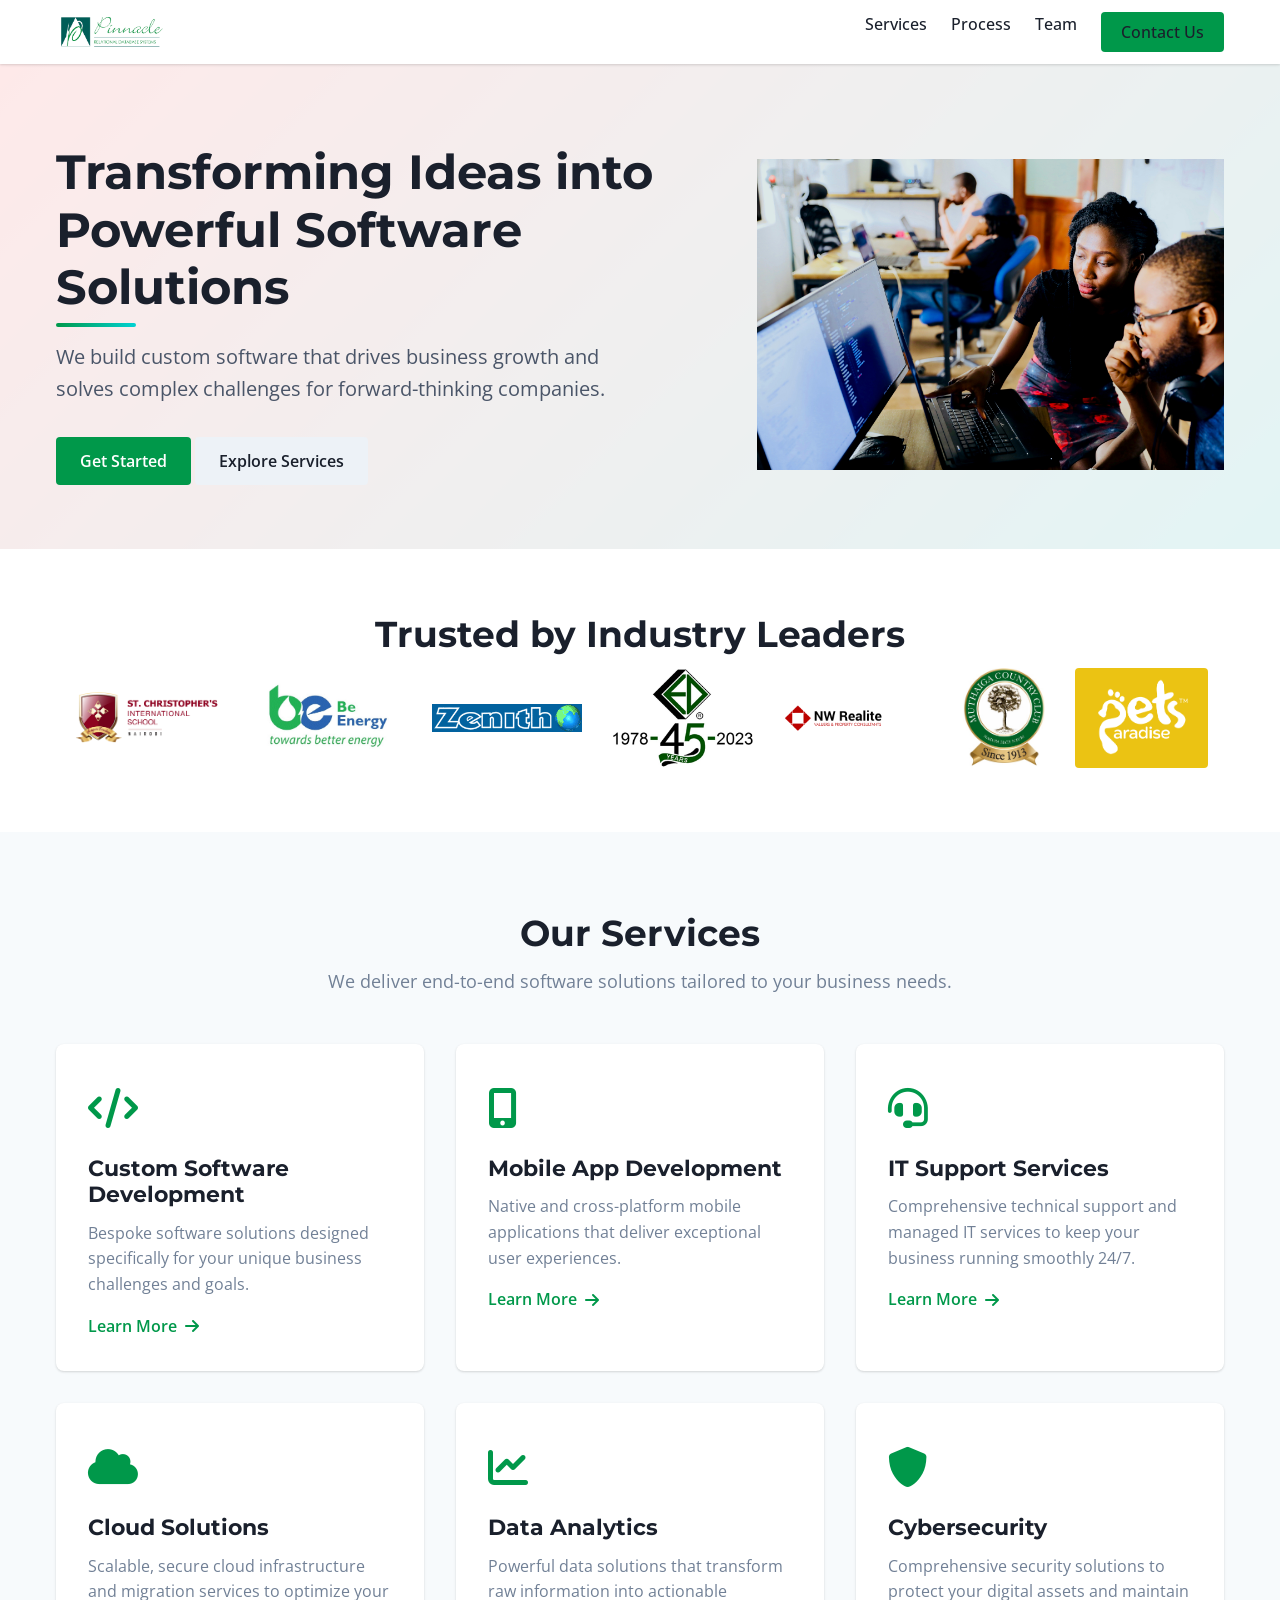
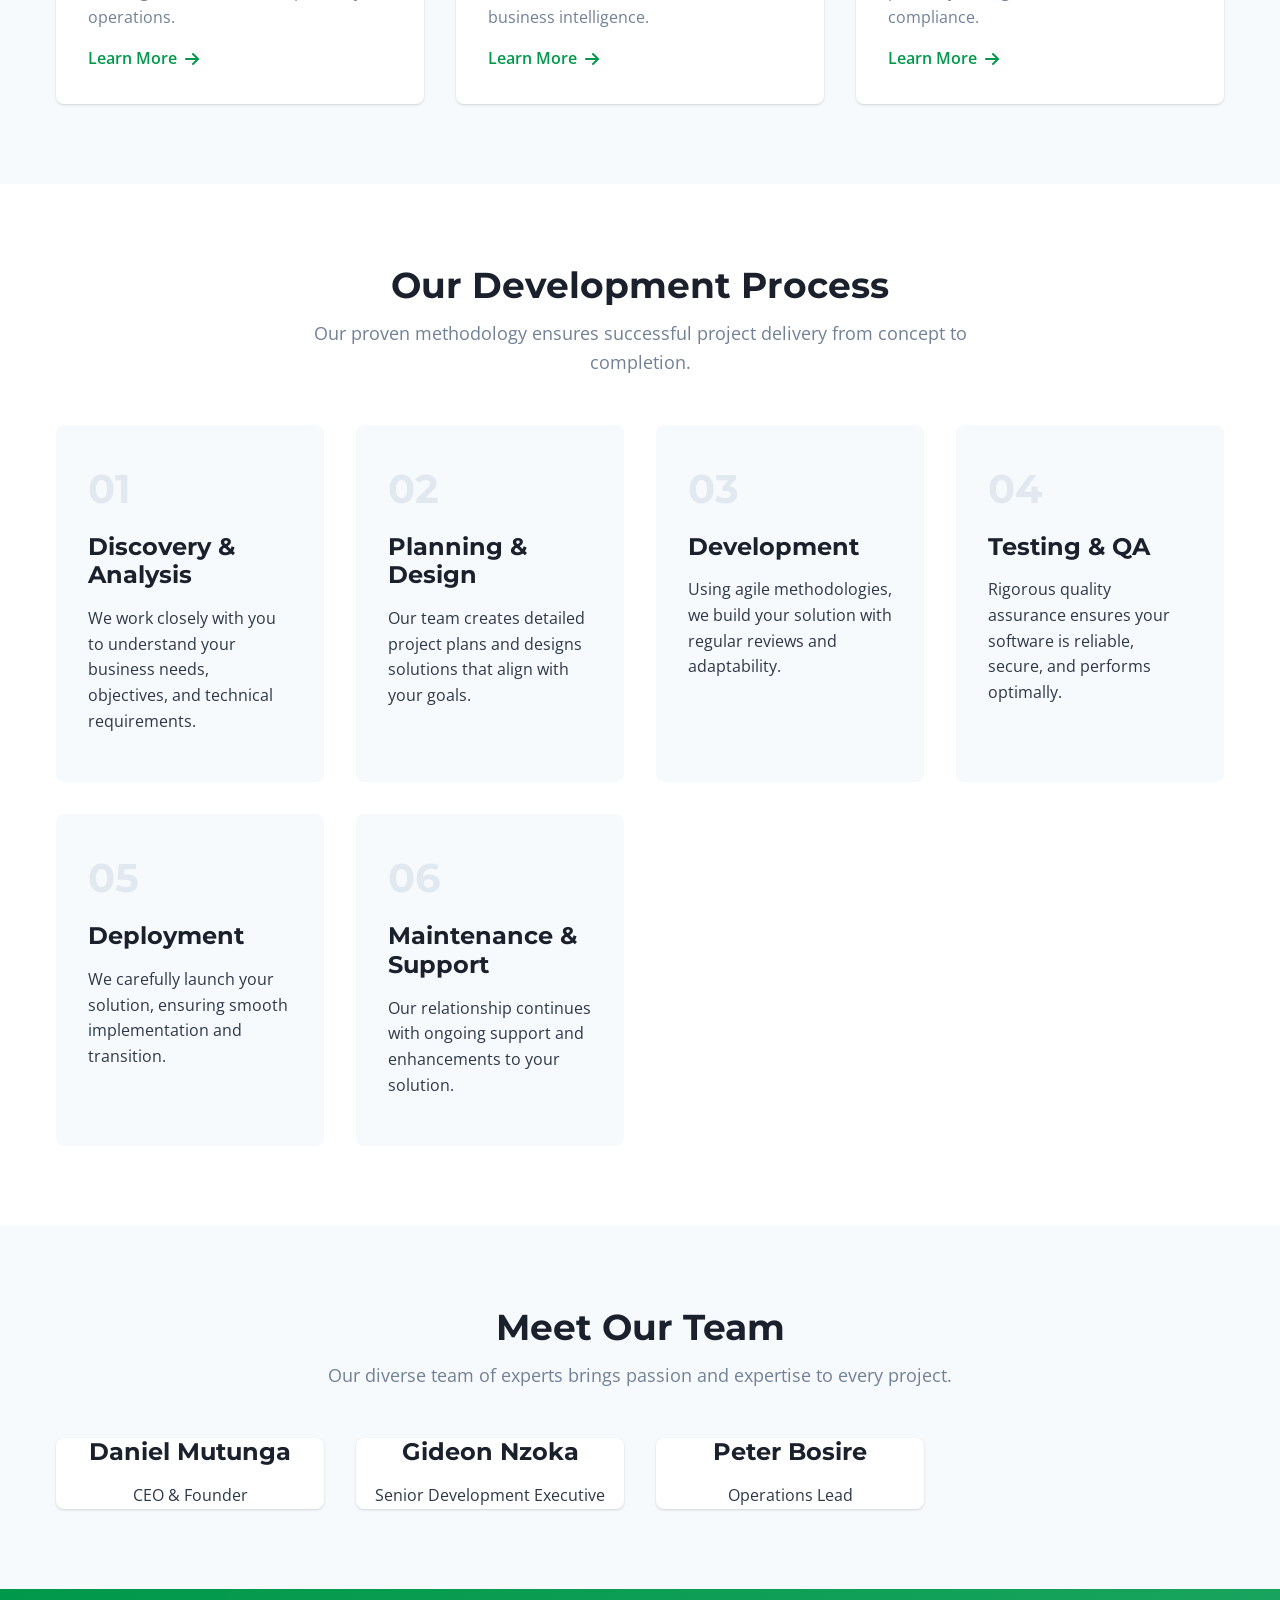
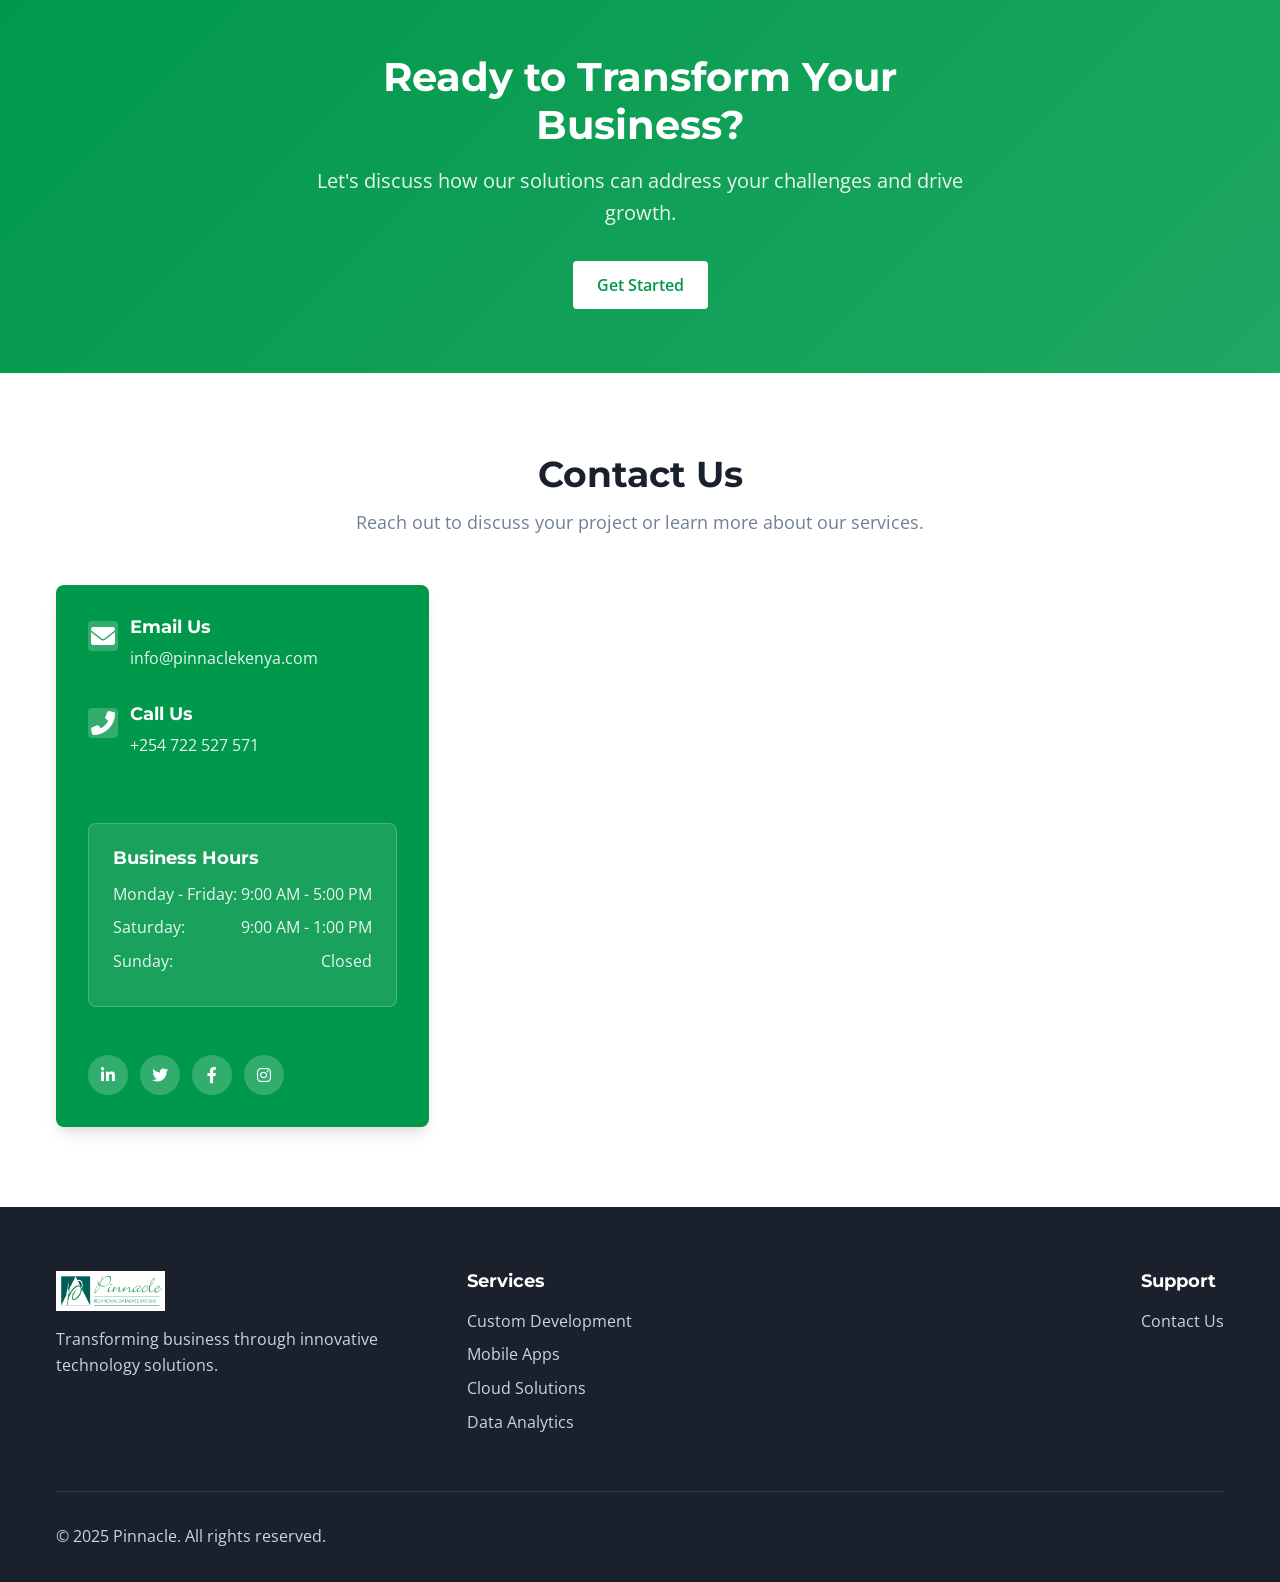
==== commit ac18f59c: "feat: SEO enhancements, responsive fixes, font system, design improvements" ====
--- a/index-old.html
+++ b/index-old.html
@@ -463,7 +463,7 @@
                         <i class="fas fa-phone-alt" aria-hidden="true"></i>
                         <div class="info-item-content">
                             <h3>Call Us</h3>
-                            <p><a href="tel:+14155557890">+254722527571</a></p>
+                            <p><a href="tel:+254722527571">+254 722 527 571</a></p>
                         </div>
                     </div>
                     
@@ -554,7 +554,7 @@
                     <div class="footer-column">
                         <h3>Services</h3>
                         <ul>
-                            <li><a href="#services">Custom Development</a>#</li>
+                            <li><a href="#services">Custom Development</a></li>
                             <li><a href="#services">Mobile Apps</a></li>
                             <li><a href="#services">Cloud Solutions</a></li>
                             <li><a href="#services">Data Analytics</a></li>
